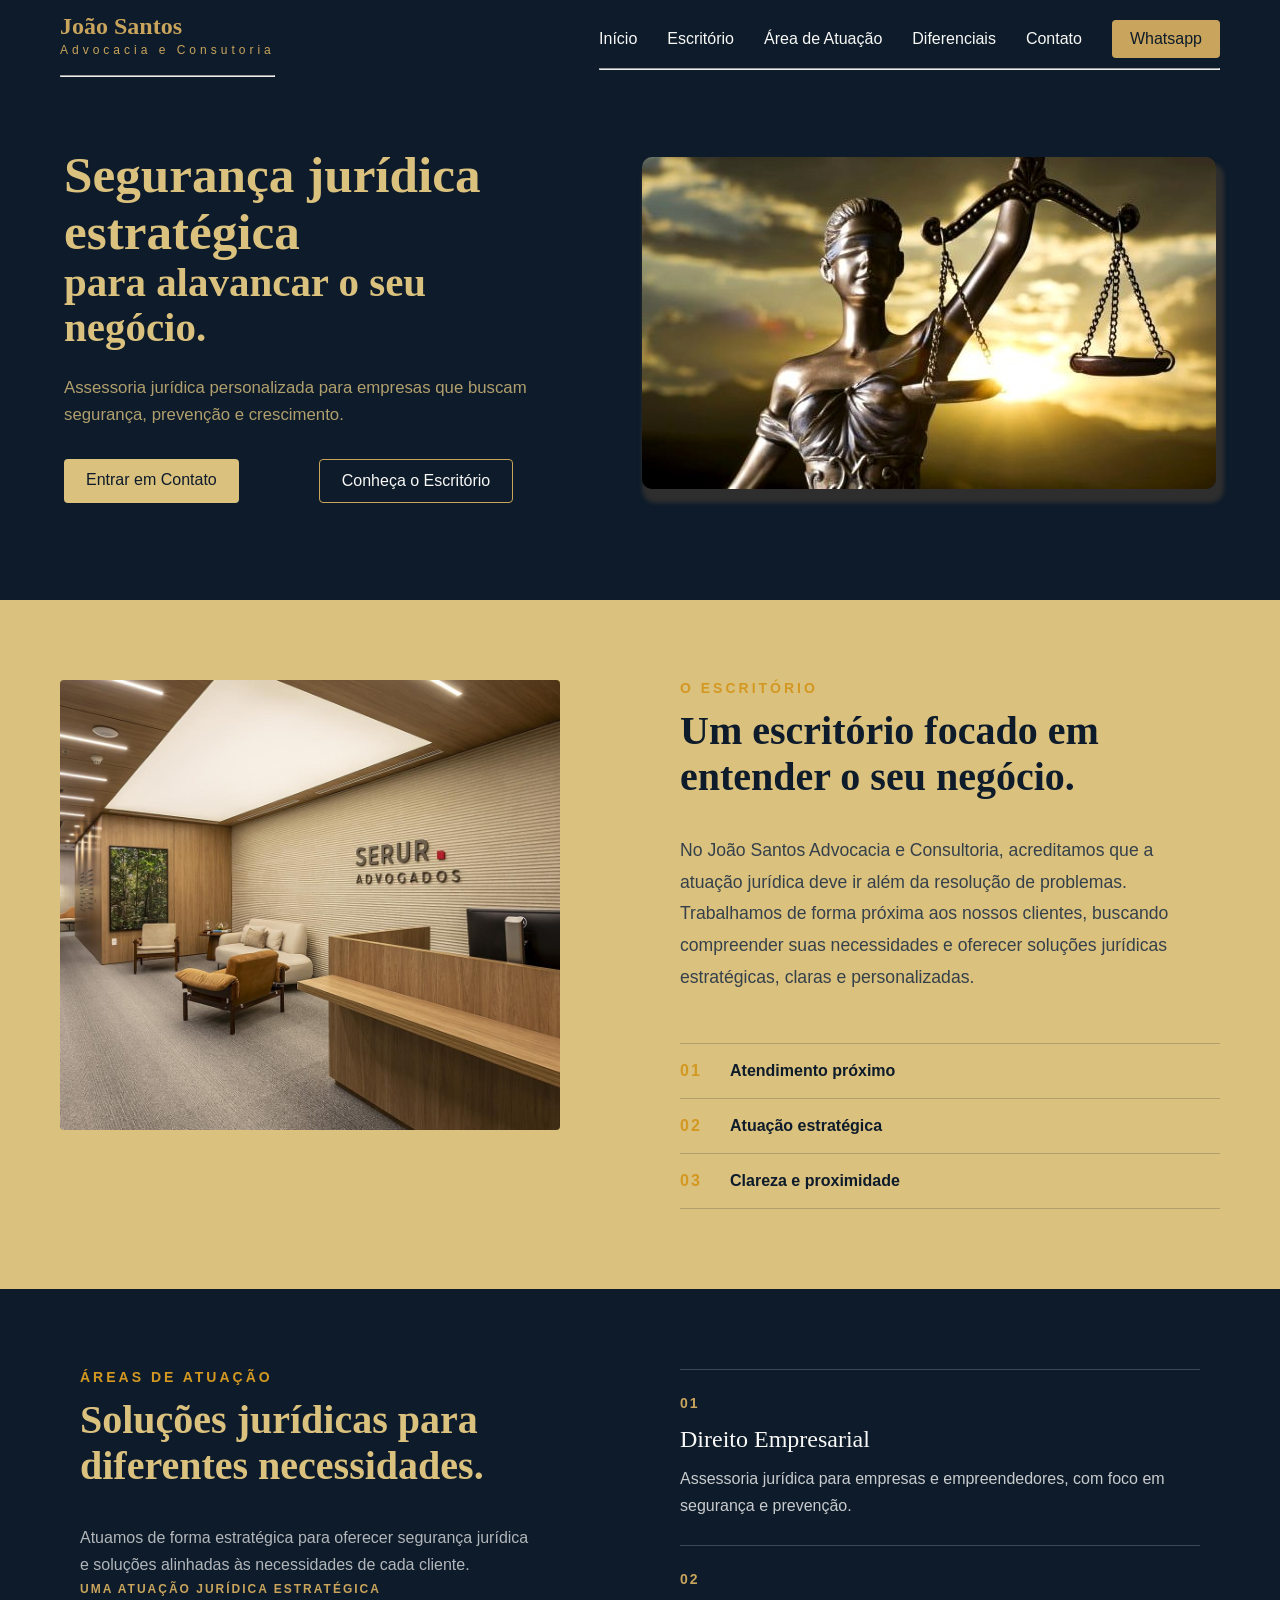
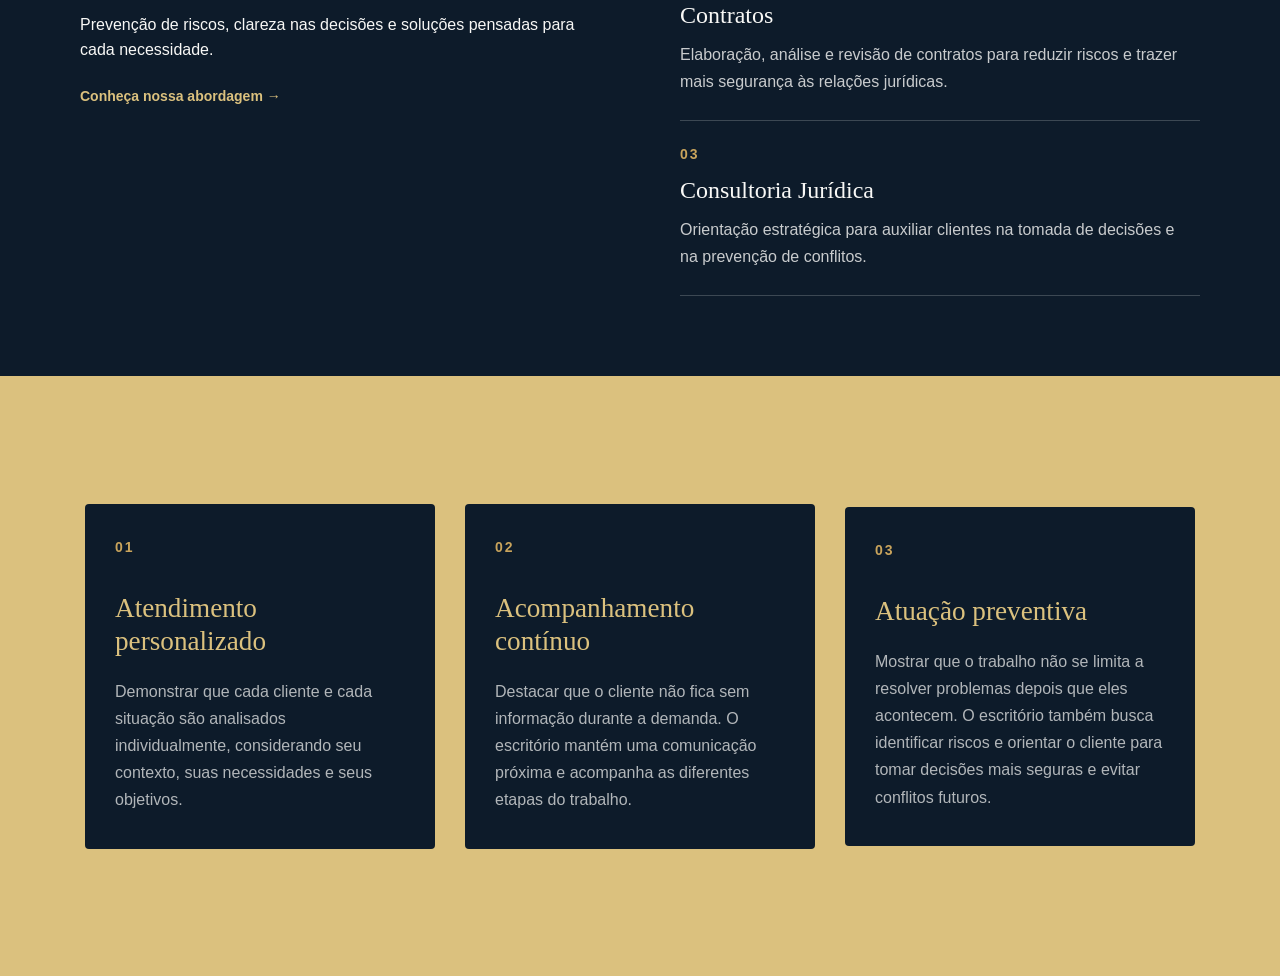
==== index.html @ 3e2bdc77 "refactor(mainScreen): change name 'mainScreen.html' for index.html" ====
<!DOCTYPE html>
<html lang="pt-BR">
<head>
    <meta charset="UTF-8">
    <meta name="viewport" content="width=device-width, initial-scale=1.0">
    <title>Landing Page Escritório Advocacia</title>

    <link rel="stylesheet" href="mainScreen.css">
</head>
<body>
    <header id="mainHeader">

        <a id="linksName" href="#">
            <h1 id="brandName">João Santos</h1>
            <span id="brandWork">Advocacia e Consutoria</span><br>
            <hr>
        </a>

        <nav id="mainNavigation">
            <ul>
                <li><a href="#">Início</a></li>
                <li><a href="#office">Escritório</a></li>
                <li><a href="#practice">Área de Atuação</a></li>
                <li><a href="#differential">Diferenciais</a></li>
                <li><a href="#">Contato</a></li>
                <li><a href="#">Whatsapp</a></li>
            </ul>
            <hr class="downList">
        </nav>
    </header>

    <main>
        <section class="heroSection">
            <div class="heroText">
                <h1>
                    Segurança jurídica estratégica
                    <span>para alavancar o seu negócio.</span>
                </h1>
                <p class="topText">
                   Assessoria jurídica personalizada para empresas que buscam segurança, prevenção e crescimento.
                </p>

                <section class="heroButton">
                    <a href="#" class="heroLink">Entrar em Contato</a>
                    <a href="#office" class="heroLink">Conheça o Escritório</a>
                </section>
            </div>

            <div class="imageWork">
                <img src="img/justica.jpg" alt="Justice Image" class="justiceImage">
            </div>
        </section>

        <section class="sectionPhoto">
            <img src="" alt="">
        </section>

    </main>

    <section class="officeSection" id="office">
        <div>
            <img src="img/officeImage.jpeg" alt="officeImage" class="officeImage">
        </div>

        <div class="officeContent">
            <p class="sectionLabel">
                O ESCRITÓRIO
            </p>

            <h2>
                Um escritório focado em
                entender o seu negócio.
            </h2>
            <div class="officeDescription">

                <p>
                    No João Santos Advocacia e Consultoria, 
                    acreditamos que a atuação jurídica deve 
                    ir além da resolução de problemas.
                </p>
                <p>
                    Trabalhamos de forma próxima aos nossos clientes, 
                    buscando compreender suas necessidades e oferecer 
                    soluções jurídicas estratégicas, claras e personalizadas.
                </p>
            </div>

            <div class="officeHighlights">

                <div>
                    <span>01</span>
                    <p>Atendimento próximo</p>
                </div>

                <div>
                    <span>02</span>
                    <p>Atuação estratégica</p>
                </div>

                <div>
                    <span>03</span>
                    <p>Clareza e proximidade</p>
                </div>

            </div>
        </div>
    </section>

    <section class="practiceSection" id="practice">

        <div class="practiceHeader">
        
            <p class="sectionLabel">
                ÁREAS DE ATUAÇÃO
            </p>

            <h2 class="practiceText">
                Soluções jurídicas
                para diferentes necessidades.
            </h2>
            <div class="practiceIntro">
                <p>
                    Atuamos de forma estratégica para oferecer
                    segurança jurídica e soluções alinhadas às
                    necessidades de cada cliente.
                </p>

                <div class="practiceCall">
                    <span>UMA ATUAÇÃO JURÍDICA ESTRATÉGICA</span>

                    <p>
                        Prevenção de riscos, clareza nas decisões
                        e soluções pensadas para cada necessidade.
                    </p>

                    <a href="#">
                        Conheça nossa abordagem →
                    </a>
                </div>
            </div>

        </div>
        
        <div class="practiceList">

            <div class="practiceItem">
                <span>01</span>

                <h3>Direito Empresarial</h3>

                <p>
                    Assessoria jurídica para empresas e
                    empreendedores, com foco em segurança
                    e prevenção.
                </p>
            </div>
            
            <div class="practiceItem">
                <span>02</span>

                <h3>Contratos</h3>

                <p>
                    Elaboração, análise e revisão de contratos
                    para reduzir riscos e trazer mais segurança
                    às relações jurídicas.
                </p>
            </div>
            
            <div class="practiceItem">
                <span>03</span>

                <h3>Consultoria Jurídica</h3>

                <p>
                   Orientação estratégica para auxiliar clientes
                    na tomada de decisões e na prevenção de conflitos.  
                </p>
            </div>
        </div>
    </section>

    <section class="differentialSection" id="differential">
        
        <div class="differentialOffice">
            <span>01</span>
            
            <h2 class="titleDifferential">Atendimento personalizado</h2>

            <p>
                Demonstrar que cada cliente e cada situação 
                são analisados individualmente, considerando 
                seu contexto, suas necessidades e seus objetivos.
            </p>
        </div>
        
        <div class="differentialOffice">
            <span>02</span>
            
            <h2 class="titleDifferential">Acompanhamento contínuo</h2>
            
            <p>
                Destacar que o cliente não fica sem informação 
                durante a demanda. O escritório mantém uma comunicação 
                próxima e acompanha as diferentes etapas do trabalho.
            </p>
        </div>
        
        <div class="differentialOffice">
            <span>03</span>
            
            <h2 class="titleDifferential">Atuação preventiva</h2>

            <p>
                Mostrar que o trabalho não se limita a resolver problemas 
                depois que eles acontecem. O escritório também busca identificar 
                riscos e orientar o cliente para tomar decisões mais seguras 
                e evitar conflitos futuros.
            </p>
        </div>
    </section>

    <script src="script.js"></script>
</body>
</html>
---- mainScreen.css ----
*{
    box-sizing:border-box;
    margin:0;
    padding: 0
}

:root {
    --navy: #0D1B2A;
    --beige: #dbc17e;
    --gold: #C9A45C;
    --white: #F8F8F6;
    --dark: #17202A;
    --black: #000000;
    --grayShadow: #2e2e2e;
    
    --office-section: #CDBF9F;
    --text-muted: #34404A;
    --dark-gold: #d39822;

    --hero-button-gap: 5rem;
    --font-body: Arial, sans-serif;
    --font-sections: Georgia, 'Times New Roman', Times, serif;
}

body {
    font-family: Arial, sans-serif;
    background-color: var(--navy);
    color: var(--white);
}

#mainHeader{
    height: 90px;
    padding: 0 60px;
    
    display: flex;
    align-items: center;
    justify-content: space-between;

    background-color: var(--navy);
    
    position: fixed;
    left: 0;
    right: 0;
    top: 0; 
    z-index: 1000;
}

/*----------------LOGO/NOME----------------*/

#linksName{
    display: flex;
    flex-direction: column;

    text-decoration: none;
    color: var(--gold);
}

#brandName{
    font-family: 'Times New Roman', Times, serif;
    font-size: 24px;
    font-weight: 600;
}

#brandWork{
    font-size: 12px;
    letter-spacing: 4px;
    margin-top: 3px;
}

/*----------------NAVEGAÇÃO----------------*/
#mainNavigation ul{
    display: flex;
    align-items: center;
    gap: 30px;
    
    list-style: none;
}

.downList{
    margin-top: 10px;
}

#mainNavigation a{
    text-decoration: none;
    color: var(--white);

    font-size: 16px;

    transition: color 0.3s ease;
}

#mainNavigation a:hover{
    color: var(--gold);
}

/*----------------WHATSAPP----------------*/
#mainNavigation li:last-child a{
    display: inline-block;
    padding: 10px 18px;

    background-color: var(--gold);
    color: var(--navy);

    border-radius: 4px;
    font-weight: 400;

    transition: 0.3s ease;
}

#mainNavigation li:last-child a:hover{
    color: var(--white)
}

/*---------------HERO SECTION---------------*/
main{
    background-color: var(--navy);
    min-height: 600px;
    display: flex;
    justify-content: space-between;
    padding-top: 50px;
}

.heroText h1 {
    max-width: 650px;
    font-family: Georgia, 'Times New Roman', serif;
    font-size: clamp(2.5rem, 4vw, 3.5rem);
    line-height: 1.1;
    font-weight: 600;
}

.heroText {
    display: flex;
    flex-direction: column;
    color: var(--beige);
}

.heroText h1 span {
    display: block;
    font-size: 0.8em;
}

.topText {
    max-width: 560px;
    margin-top: 24px;

    font-size: 1.05rem;
    line-height: 1.7rem;
    font-weight: 400;

    opacity: 0.8;
}

.heroSection {
    width: min(1200px, 90%);
    margin: 0 auto;
    
    display: grid;
    grid-template-columns: 1.3fr 0.7fr;
    align-items: center;
    gap: 5rem;
}

.imageWork {
    width: 100%;
}

.justiceImage {
    height: auto;
    border-radius: 10px;
    box-shadow: 4px 10px 4px 4px var(--grayShadow);
    animation: emerge 1.2s ease forwards;
}

@keyframes emerge{
    0%{
        opacity: 0;
        transform: translateY(60px)
    }

    100%{
        opacity: 1;
        transform: translateY(0px); 
    }
}

.heroButton{
    display: flex;
    flex-direction: row;
    margin-top: 30px;
    gap: var(--hero-button-gap);
}

.heroLink{
    display: inline-block;

    text-decoration: none;
    color: var(--navy);

    font-size: 16px;
    font-weight: 400;

    background-color: var(--beige);

    padding: 12px 22px;
    border-radius: 4px;

     transition: transform 0.25s ease,
                background-color 0.25s ease,
                color 0.25s ease;
}

.heroLink:last-child {
    background-color: transparent;
    color: var(--white);

    border: 1px solid var(--gold);
}

.heroLink:hover {
    transform: translateY(-3px);
}

.heroLink:visited{
    background-color:var(--beige);
}

@keyframes hoverButton{
    from{
        transform: translateY(0);
    }    
    to{
        transform: translateY(-4px);
    }
}

/*---------------OFFICE SECTION---------------*/
.officeSection{
    width: 100%;
    min-height: 600px;
    padding: 80px 60px;
    
    display: grid;
    grid-template-columns: 1fr 1fr;
    gap: 80px;

    background-color: var(--beige);
}

.officeSection {
    opacity: 0;
    transform: translateY(40px);
    transition:
        opacity 0.8s ease,
        transform 0.8s ease;
}

.officeSection.is-visible {
    opacity: 1;
    transform: translateY(0);
}

.officeImage{
    width: 100%;
    max-width: 500px;
    border-radius: 4px;
    height: 450px;
    object-fit: cover;
} 

.sectionLabel{
    font-size: 14px;
    font-weight: 600;
    letter-spacing: 3px;

    color: var(--dark-gold);
}

div h2{
    max-width: 560px;
    
    font-family: Georgia, 'Times New Roman', Times, serif;
    font-size: 2.5rem;
    
    line-height: 1.15;
    font-weight: 600;
    
    margin-top: 12px;
    margin-bottom: 35px;

    color: var(--navy);
}

.officeDescription {
    font-family: var(--font-body);
    font-size: 1.1rem;
    line-height: 1.8;
    color: var(--text-muted);
    max-width: 560px;
    margin-top: 20px;
}

.officeHighlights{
    margin-top: 50px;
    display: flex;
    flex-direction: column;
}

.officeHighlights > div{
    display: grid;
    grid-template-columns: 50px 1fr;
    align-items: center;
    padding: 18px 0;
    border-top: 1px solid rgba(13, 27, 42, 0.2);
}

.officeHighlights > div:last-child{
    border-bottom: 1px solid rgba(13, 27, 42, 0.2);
}

.officeHighlights span{
    font-size: 1rem;
    font-weight: 600;
    color: var(--dark-gold);
    letter-spacing: 2px;
}

.officeHighlights p{
    font-family: var(--font-body);
    font-size: 1rem;
    font-weight: 600;
    color: var(--navy);
}

html{
    scroll-behavior: smooth;
}

/*---------------PRACTICE SECTION---------------*/
.practiceSection{
    width: 100%;
    min-height: 600px;
    padding: 80px 80px;

    display: grid;
    grid-template-columns: 1fr 1fr;
    gap: 80px;
    
    background-color: var(--navy);

    transition:
        opacity 0.8s ease,
        transform 0.8s ease;
}

.practiceSection.is-visible {
    opacity: 1;
    transform: translateY(0);
}

.practiceText{
    color: var(--beige);
    font-family: Georgia, 'Times New Roman', Times, serif;
}

.practiceItem{
    width: 100%;
    padding: 25px 0;
    
    display: flex;
    flex-direction: column;
    
    border-top: 1px solid rgba(248, 248, 246, 0.2);
}

.practiceItem span{
    font-size: 14px;
    font-weight: 600;
    letter-spacing: 2px;

    color: var(--gold);

    margin-bottom: 15px;
}

.practiceItem:last-child{
    border-bottom: 1px solid rgba(248, 248, 246, 0.2);
}

.practiceItem h3{
    margin-bottom: 12px;
    
    font-family: Georgia, 'Times New Roman', Times, serif;
    font-size: 1.5rem;
    font-weight: 500;

    color: var(--white);
}

.practiceItem p{
    max-width: 500px;

    font-family: var(--font-body);
    font-size: 1rem;
    line-height: 1.7;

    color: rgba(248, 248, 246, 0.8);
}

.practiceList{
    display: flex;
    flex-direction: column;

    width: 100%;
    max-width: 550px;
}

.practiceHeader{
    display: flex;
    flex-direction: column;

    max-width: 500px;
}

.practiceHeader > p:last-child{
    font-family: var(--font-body);
    font-size: 1rem;
    line-height: 1.7;
    font-weight: 400;
    
    color: rgba(248, 248, 246, 0.8);
}

.practiceIntro{
    display: flex;
    flex-direction: column;
}

.practiceIntro > p{
    max-width: 450px;

    font-family: var(--font-body);
    font-size: 1rem;
    line-height: 1.7;
    font-weight: 400;

    color: rgba(248, 248, 246, 0.7);
}


.practiceCall span{
    font-size: 12px;
    font-weight: 600;
    letter-spacing: 2px;

    color: var(--gold);
}

.practiceCall p{
    margin-top: 15px;

    font-family: var(--font-body);
    color: var(--white);
    font-size: 1rem;
    line-height: 1.6;
}

.practiceCall a{
    display: inline-block;
    margin-top: 25px;
    
    text-decoration: none;

    font-size: 14px;
    font-weight: 600;

    color: var(--beige);

    transition: color 0.3s ease;
}

.practiceCall a:hover{
    color: var(--gold);
}

/*------------DIFFERENTIAL SECTION-----------*/
.differentialSection{
    width: 100%;
    height: 600px;

    background-color: var(--beige);
    padding: 80px;

    display: flex;
    align-items: center;
    justify-content: center;

    gap: 30px;
}

.differentialOffice{
    width: 100%;
    max-width: 350px;
    min-height: 300px;

    padding: 35px 30px;

    background-color: var(--navy);

    border-radius: 4px;

    display: flex;
    flex-direction: column;
}

.differentialOffice > span{
    font-size: 14px;
    font-weight: 600;
    letter-spacing: 2px;

    margin-bottom: 25px;

    color: var(--gold);
}

.titleDifferential{
    margin-bottom: 20px;

    font-family: Georgia, 'Times New Roman', Times, serif;
    font-size: 1.7rem;
    line-height: 1.2;
    font-weight: 500;

    color: var(--beige);
}

.differentialOffice p{
    font-family: var(--font-body);
    font-size: 1rem;
    line-height: 1.7;

    color: rgba(248, 248, 246, 0.7);
}
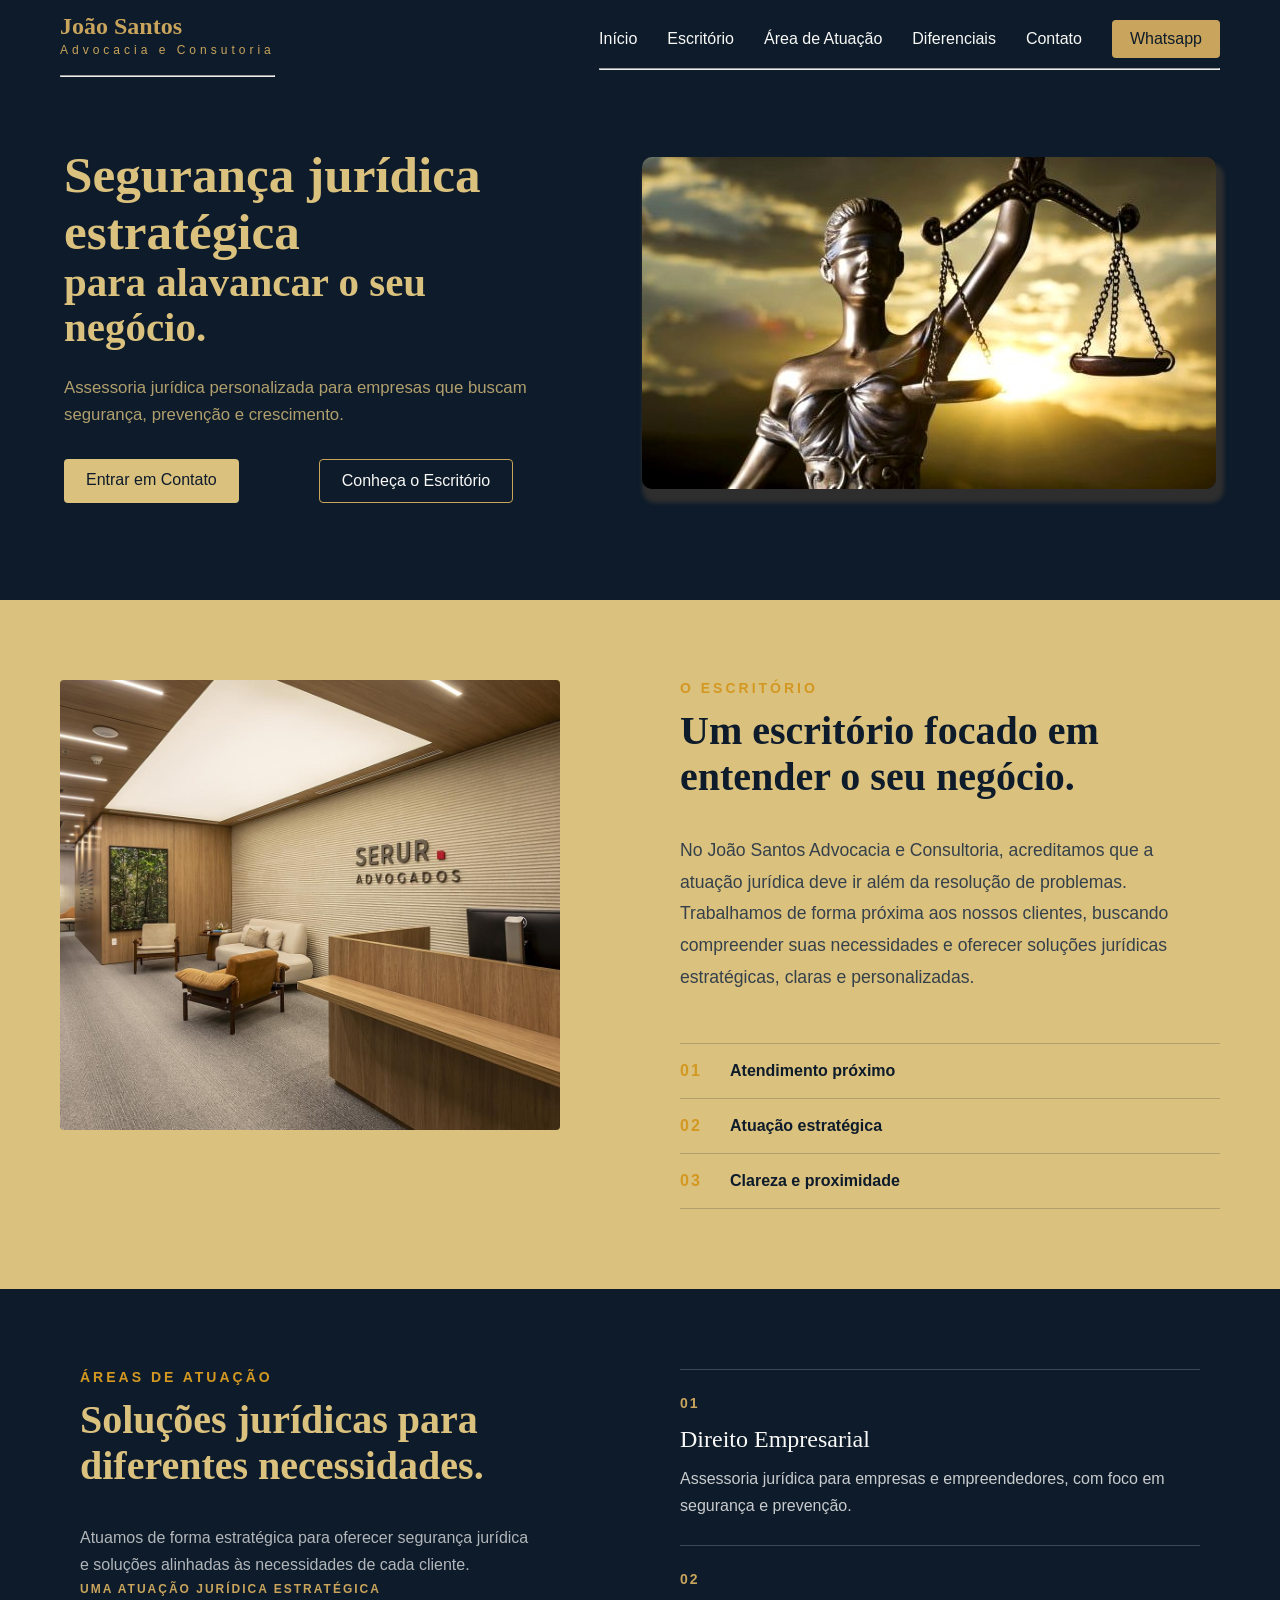
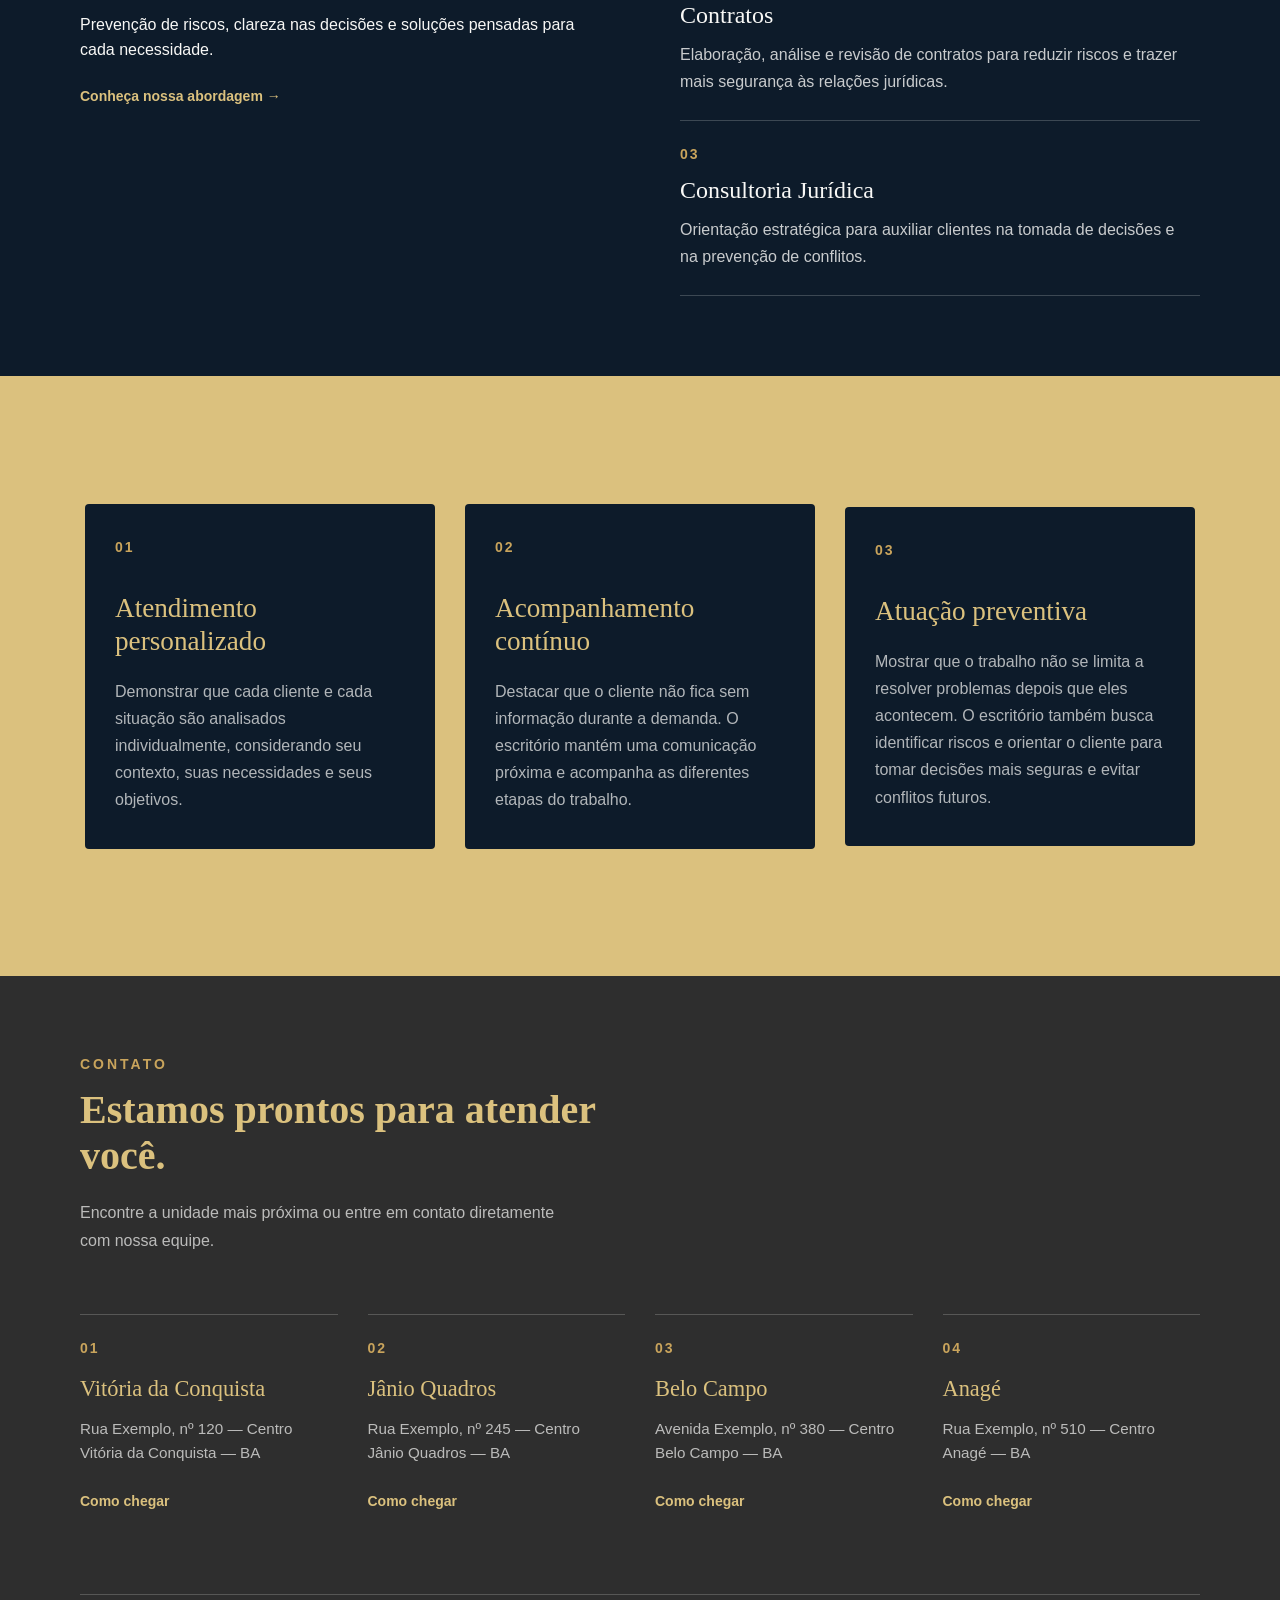
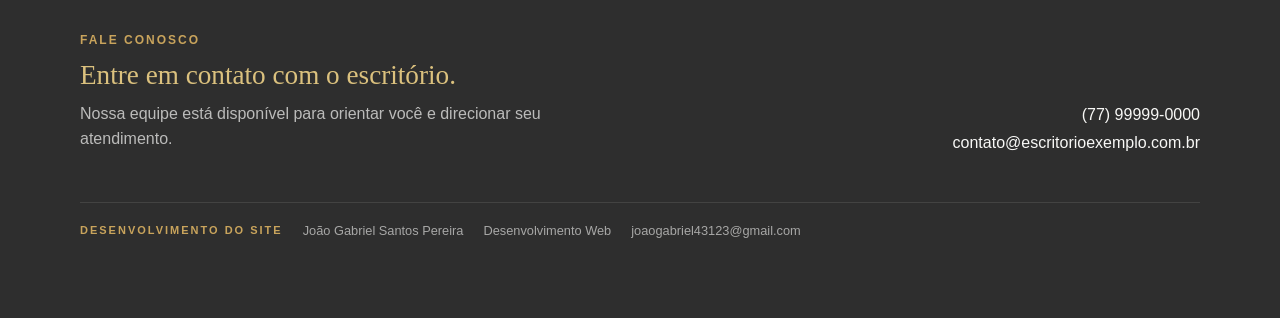
==== commit 5966fd2f: "feat(contact-section): finish contact section in the landing page" ====
--- a/index.html
+++ b/index.html
@@ -22,7 +22,7 @@
                 <li><a href="#office">Escritório</a></li>
                 <li><a href="#practice">Área de Atuação</a></li>
                 <li><a href="#differential">Diferenciais</a></li>
-                <li><a href="#">Contato</a></li>
+                <li><a href="#contact">Contato</a></li>
                 <li><a href="#">Whatsapp</a></li>
             </ul>
             <hr class="downList">
@@ -41,7 +41,7 @@
                 </p>
 
                 <section class="heroButton">
-                    <a href="#" class="heroLink">Entrar em Contato</a>
+                    <a href="#contact" class="heroLink">Entrar em Contato</a>
                     <a href="#office" class="heroLink">Conheça o Escritório</a>
                 </section>
             </div>
@@ -220,6 +220,141 @@
         </div>
     </section>
 
+<section class="contactSection" id="contact">
+
+    <div class="contactHeader">
+        <p class="sectionLabel">CONTATO</p>
+
+        <h2>
+            Estamos prontos para
+            atender você.
+        </h2>
+
+        <p>
+            Encontre a unidade mais próxima ou
+            entre em contato diretamente com nossa equipe.
+        </p>
+    </div>
+
+
+    <div class="officeList">
+
+        <div class="contactOffice">
+            <span>01</span>
+
+            <h3>Vitória da Conquista</h3>
+
+            <p>
+                Rua Exemplo, nº 120 — Centro
+                <br>
+                Vitória da Conquista — BA
+            </p>
+
+            <a href="#">
+                Como chegar
+            </a>
+        </div>
+
+
+        <div class="contactOffice">
+            <span>02</span>
+
+            <h3>Jânio Quadros</h3>
+
+            <p>
+                Rua Exemplo, nº 245 — Centro
+                <br>
+                Jânio Quadros — BA
+            </p>
+
+            <a href="#">
+                Como chegar
+            </a>
+        </div>
+
+
+        <div class="contactOffice">
+            <span>03</span>
+
+            <h3>Belo Campo</h3>
+
+            <p>
+                Avenida Exemplo, nº 380 — Centro
+                <br>
+                Belo Campo — BA
+            </p>
+
+            <a href="#">
+                Como chegar
+            </a>
+        </div>
+
+
+        <div class="contactOffice">
+            <span>04</span>
+
+            <h3>Anagé</h3>
+
+            <p>
+                Rua Exemplo, nº 510 — Centro
+                <br>
+                Anagé — BA
+            </p>
+
+            <a href="#">
+                Como chegar
+            </a>
+        </div>
+
+    </div>
+
+
+    <div class="generalContact">
+
+        <div>
+            <span>FALE CONOSCO</span>
+
+            <h3>Entre em contato com o escritório.</h3>
+
+            <p>
+                Nossa equipe está disponível para
+                orientar você e direcionar seu atendimento.
+            </p>
+        </div>
+
+        <div class="generalContactInfo">
+            <a href="#">
+                (77) 99999-0000
+            </a>
+
+            <a href="#">
+                contato@escritorioexemplo.com.br
+            </a>
+        </div>
+
+    </div>
+
+
+    <div class="developerContact">
+
+        <span>DESENVOLVIMENTO DO SITE</span>
+
+        <p>
+            João Gabriel Santos Pereira
+        </p>
+
+        <p>
+            Desenvolvimento Web
+        </p>
+
+        <a href="#">
+            joaogabriel43123@gmail.com
+        </a>
+
+    </div>
+
+</section>
+
     <script src="script.js"></script>
 </body>
 </html>
--- a/mainScreen.css
+++ b/mainScreen.css
@@ -539,4 +539,231 @@
     line-height: 1.7;
 
     color: rgba(248, 248, 246, 0.7);
+}
+
+/*----------- CONTACT SECTION ----------*/
+
+.contactSection {
+    width: 100%;
+    min-height: 700px;
+
+    background-color: var(--grayShadow);
+
+    padding: 80px;
+
+    display: flex;
+    flex-direction: column;
+}
+
+
+/*----------- CONTACT HEADER ----------*/
+
+.contactHeader {
+    max-width: 650px;
+}
+
+.contactHeader .sectionLabel {
+    color: var(--gold);
+}
+
+.contactHeader h2 {
+    margin-top: 15px;
+    margin-bottom: 20px;
+
+    font-family: var(--font-sections);
+    font-size: 2.5rem;
+    line-height: 1.15;
+    font-weight: 600;
+
+    color: var(--beige);
+}
+
+.contactHeader > p:last-child {
+    max-width: 500px;
+
+    font-family: var(--font-body);
+    font-size: 1rem;
+    line-height: 1.7;
+
+    color: rgba(248, 248, 246, 0.7);
+}
+
+
+/*----------- OFFICES ----------*/
+
+.officeList {
+    margin-top: 60px;
+
+    display: grid;
+    grid-template-columns: repeat(4, 1fr);
+
+    gap: 30px;
+
+    width: 100%;
+}
+
+.contactOffice {
+    min-height: 220px;
+
+    padding: 25px 0;
+
+    border-top: 1px solid rgba(248, 248, 246, 0.2);
+
+    display: flex;
+    flex-direction: column;
+}
+
+.contactOffice > span {
+    margin-bottom: 20px;
+
+    font-size: 14px;
+    font-weight: 600;
+    letter-spacing: 2px;
+
+    color: var(--gold);
+}
+
+.contactOffice h3 {
+    margin-bottom: 15px;
+
+    font-family: var(--font-sections);
+    font-size: 1.4rem;
+    font-weight: 500;
+
+    color: var(--beige);
+}
+
+.contactOffice p {
+    font-family: var(--font-body);
+    font-size: 0.95rem;
+    line-height: 1.6;
+
+    color: rgba(248, 248, 246, 0.7);
+}
+
+.contactOffice a {
+    margin-top: auto;
+
+    width: fit-content;
+
+    text-decoration: none;
+
+    font-size: 14px;
+    font-weight: 600;
+
+    color: var(--beige);
+
+    transition: color 0.3s ease;
+}
+
+.contactOffice a:hover {
+    color: var(--gold);
+}
+
+
+/*----------- GENERAL CONTACT ----------*/
+
+.generalContact {
+    margin-top: 60px;
+    padding-top: 35px;
+
+    border-top: 1px solid rgba(248, 248, 246, 0.2);
+
+    display: flex;
+    justify-content: space-between;
+    align-items: flex-end;
+
+    gap: 50px;
+}
+
+.generalContact > div:first-child {
+    max-width: 500px;
+}
+
+.generalContact > div:first-child > span {
+    font-size: 12px;
+    font-weight: 600;
+    letter-spacing: 2px;
+
+    color: var(--gold);
+}
+
+.generalContact h3 {
+    margin-top: 12px;
+    margin-bottom: 10px;
+
+    font-family: var(--font-sections);
+    font-size: 1.7rem;
+    font-weight: 500;
+
+    color: var(--beige);
+}
+
+.generalContact p {
+    font-family: var(--font-body);
+    font-size: 1rem;
+    line-height: 1.6;
+
+    color: rgba(248, 248, 246, 0.7);
+}
+
+.generalContactInfo {
+    display: flex;
+    flex-direction: column;
+    gap: 10px;
+
+    text-align: right;
+}
+
+.generalContactInfo a {
+    text-decoration: none;
+
+    font-family: var(--font-body);
+    font-size: 1rem;
+
+    color: var(--white);
+
+    transition: color 0.3s ease;
+}
+
+.generalContactInfo a:hover {
+    color: var(--gold);
+}
+
+
+/*----------- DEVELOPER CONTACT ----------*/
+
+.developerContact {
+    margin-top: 50px;
+    padding-top: 20px;
+
+    border-top: 1px solid rgba(248, 248, 246, 0.1);
+
+    display: flex;
+    align-items: center;
+    gap: 20px;
+
+    font-size: 0.8rem;
+}
+
+.developerContact > span {
+    color: var(--gold);
+    font-size: 11px;
+    font-weight: 600;
+    letter-spacing: 2px;
+}
+
+.developerContact p {
+    color: rgba(248, 248, 246, 0.6);
+}
+
+.developerContact a {
+    text-decoration: none;
+    color: rgba(248, 248, 246, 0.6);
+
+    transition: color 0.3s ease;
+}
+
+.developerContact a:hover {
+    color: var(--gold);
 }
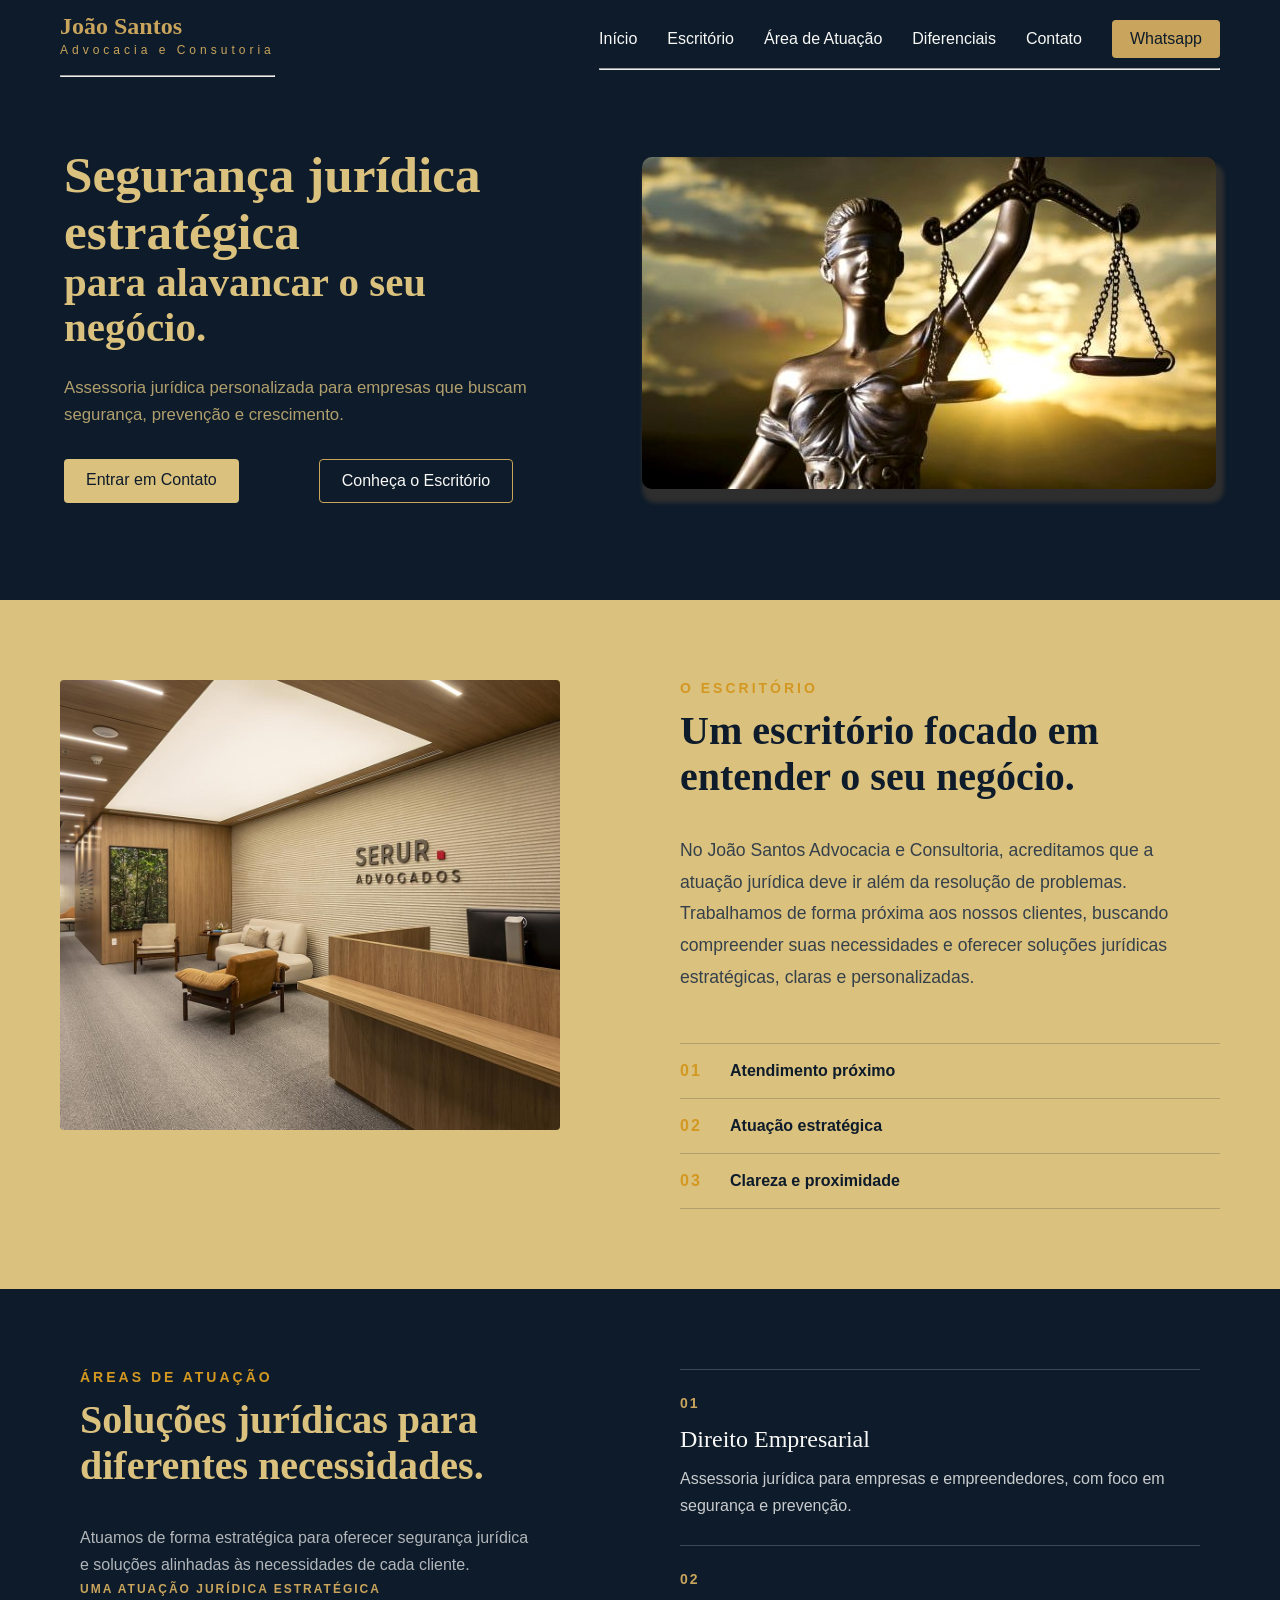
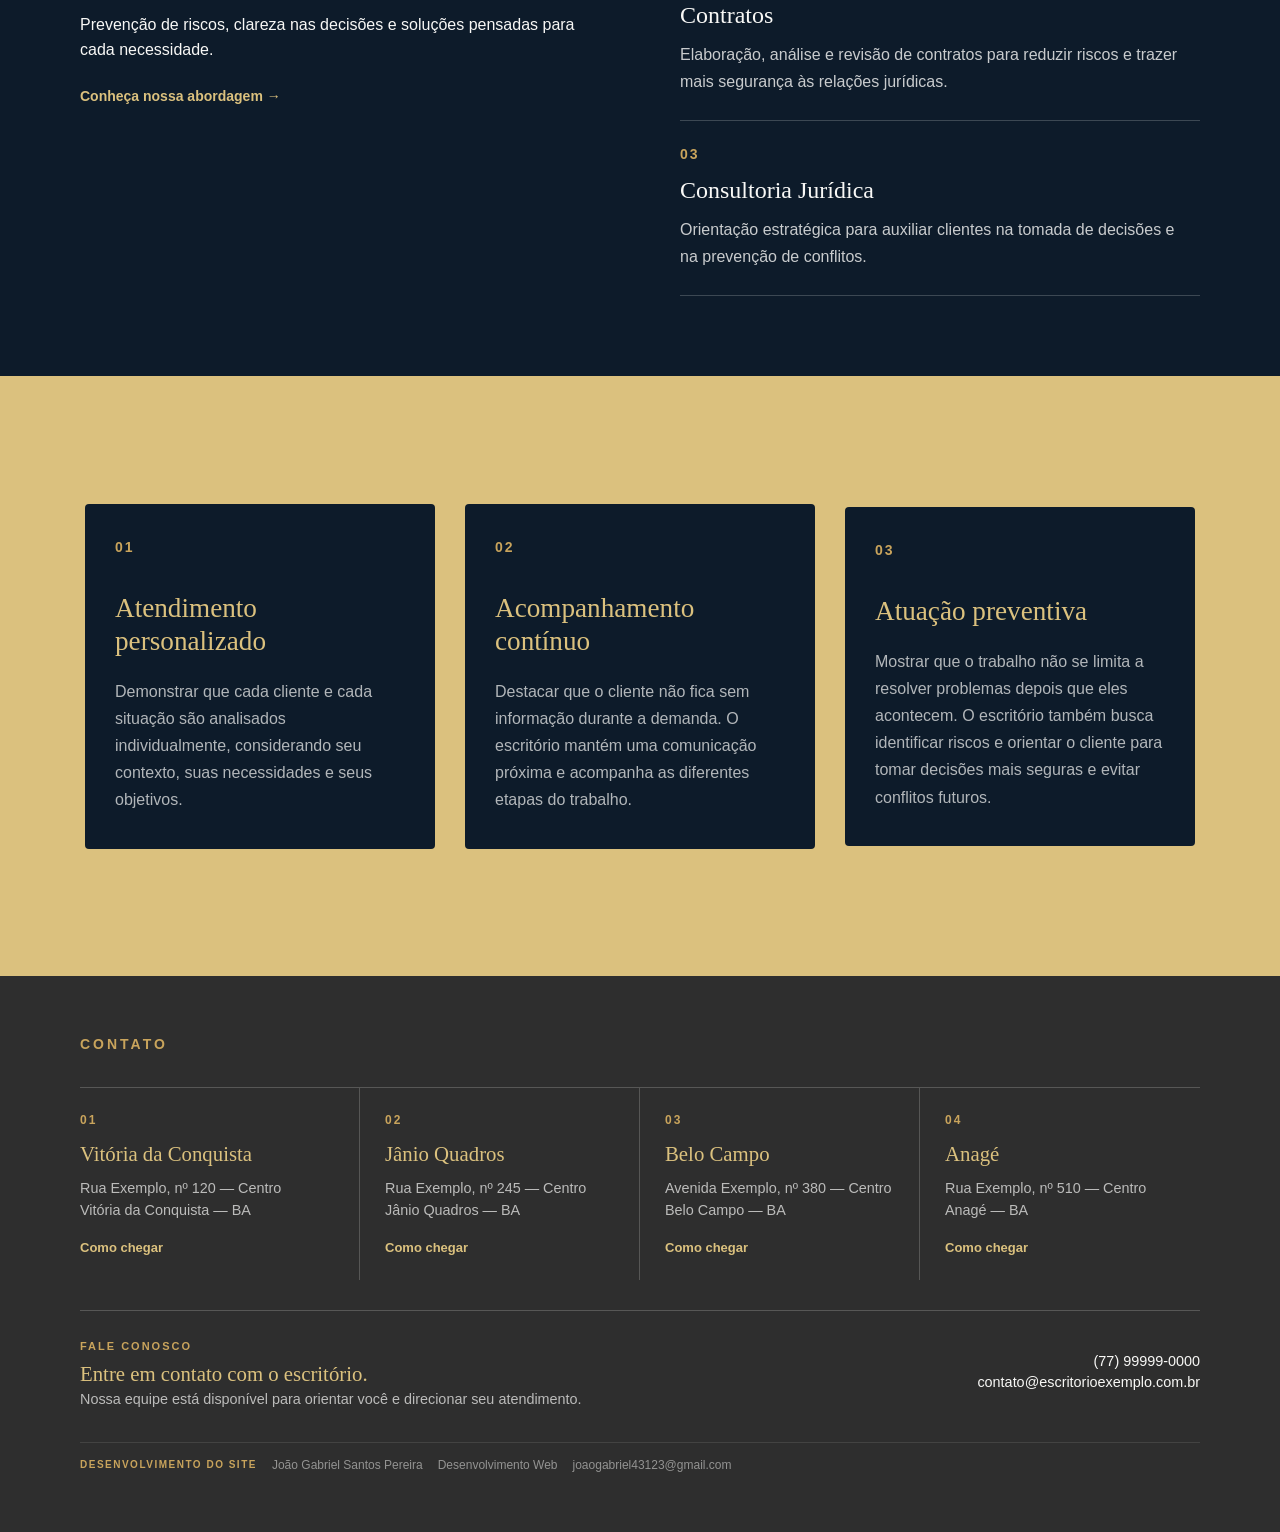
==== commit 65ccf6ec: "refactor(contact-section): simplify style in contact section" ====
--- a/index.html
+++ b/index.html
@@ -221,19 +221,10 @@
     </section>
 
 <section class="contactSection" id="contact">
-
+    
     <div class="contactHeader">
         <p class="sectionLabel">CONTATO</p>
 
-        <h2>
-            Estamos prontos para
-            atender você.
-        </h2>
-
-        <p>
-            Encontre a unidade mais próxima ou
-            entre em contato diretamente com nossa equipe.
-        </p>
     </div>
 
 
--- a/mainScreen.css
+++ b/mainScreen.css
@@ -540,16 +540,14 @@
 
     color: rgba(248, 248, 246, 0.7);
 }
-
 /*----------- CONTACT SECTION ----------*/
 
 .contactSection {
     width: 100%;
-    min-height: 700px;
 
     background-color: var(--grayShadow);
 
-    padding: 80px;
+    padding: 60px 80px;
 
     display: flex;
     flex-direction: column;
@@ -559,167 +557,143 @@
 /*----------- CONTACT HEADER ----------*/
 
 .contactHeader {
-    max-width: 650px;
+    margin-bottom: 35px;
 }
 
 .contactHeader .sectionLabel {
     color: var(--gold);
 }
 
-.contactHeader h2 {
-    margin-top: 15px;
-    margin-bottom: 20px;
-
-    font-family: var(--font-sections);
-    font-size: 2.5rem;
-    line-height: 1.15;
-    font-weight: 600;
-
-    color: var(--beige);
-}
-
-.contactHeader > p:last-child {
-    max-width: 500px;
-
-    font-family: var(--font-body);
-    font-size: 1rem;
-    line-height: 1.7;
-
-    color: rgba(248, 248, 246, 0.7);
-}
-
 
 /*----------- OFFICES ----------*/
 
 .officeList {
-    margin-top: 60px;
+    width: 100%;
 
     display: grid;
     grid-template-columns: repeat(4, 1fr);
 
-    gap: 30px;
-
-    width: 100%;
+    border-top: 1px solid rgba(248, 248, 246, 0.2);
 }
 
 .contactOffice {
-    min-height: 220px;
-
-    padding: 25px 0;
+    min-height: 180px;
+
+    padding: 25px 25px 25px 0;
+
+    display: flex;
+    flex-direction: column;
+
+    border-right: 1px solid rgba(248, 248, 246, 0.2);
+}
+
+.contactOffice:not(:first-child) {
+    padding-left: 25px;
+}
+
+.contactOffice:last-child {
+    border-right: none;
+}
+
+.contactOffice > span {
+    margin-bottom: 15px;
+
+    font-size: 12px;
+    font-weight: 600;
+    letter-spacing: 2px;
+
+    color: var(--gold);
+}
+
+.contactOffice h3 {
+    margin-bottom: 12px;
+
+    font-family: var(--font-sections);
+    font-size: 1.3rem;
+    font-weight: 500;
+
+    color: var(--beige);
+}
+
+.contactOffice p {
+    font-family: var(--font-body);
+    font-size: 0.9rem;
+    line-height: 1.5;
+
+    color: rgba(248, 248, 246, 0.7);
+}
+
+.contactOffice a {
+    margin-top: 18px;
+
+    width: fit-content;
+
+    text-decoration: none;
+
+    font-size: 13px;
+    font-weight: 600;
+
+    color: var(--beige);
+
+    transition: color 0.3s ease;
+}
+
+.contactOffice a:hover {
+    color: var(--gold);
+}
+
+
+/*----------- GENERAL CONTACT ----------*/
+
+.generalContact {
+    margin-top: 30px;
+    padding-top: 25px;
 
     border-top: 1px solid rgba(248, 248, 246, 0.2);
 
     display: flex;
-    flex-direction: column;
-}
-
-.contactOffice > span {
-    margin-bottom: 20px;
-
-    font-size: 14px;
+    justify-content: space-between;
+    align-items: center;
+}
+
+.generalContact > div:first-child > span {
+    font-size: 11px;
     font-weight: 600;
     letter-spacing: 2px;
 
     color: var(--gold);
 }
 
-.contactOffice h3 {
-    margin-bottom: 15px;
+.generalContact h3 {
+    margin-top: 8px;
 
     font-family: var(--font-sections);
-    font-size: 1.4rem;
+    font-size: 1.3rem;
     font-weight: 500;
 
     color: var(--beige);
 }
 
-.contactOffice p {
-    font-family: var(--font-body);
-    font-size: 0.95rem;
-    line-height: 1.6;
+.generalContact p {
+    margin-top: 5px;
+
+    font-family: var(--font-body);
+    font-size: 0.9rem;
 
     color: rgba(248, 248, 246, 0.7);
 }
 
-.contactOffice a {
-    margin-top: auto;
-
-    width: fit-content;
-
-    text-decoration: none;
-
-    font-size: 14px;
-    font-weight: 600;
-
-    color: var(--beige);
-
-    transition: color 0.3s ease;
-}
-
-.contactOffice a:hover {
-    color: var(--gold);
-}
-
-
-/*----------- GENERAL CONTACT ----------*/
-
-.generalContact {
-    margin-top: 60px;
-    padding-top: 35px;
-
-    border-top: 1px solid rgba(248, 248, 246, 0.2);
-
-    display: flex;
-    justify-content: space-between;
+.generalContactInfo {
+    display: flex;
+    flex-direction: column;
     align-items: flex-end;
-
-    gap: 50px;
-}
-
-.generalContact > div:first-child {
-    max-width: 500px;
-}
-
-.generalContact > div:first-child > span {
-    font-size: 12px;
-    font-weight: 600;
-    letter-spacing: 2px;
-
-    color: var(--gold);
-}
-
-.generalContact h3 {
-    margin-top: 12px;
-    margin-bottom: 10px;
-
-    font-family: var(--font-sections);
-    font-size: 1.7rem;
-    font-weight: 500;
-
-    color: var(--beige);
-}
-
-.generalContact p {
-    font-family: var(--font-body);
-    font-size: 1rem;
-    line-height: 1.6;
-
-    color: rgba(248, 248, 246, 0.7);
-}
-
-.generalContactInfo {
-    display: flex;
-    flex-direction: column;
-    gap: 10px;
-
-    text-align: right;
+    gap: 5px;
 }
 
 .generalContactInfo a {
     text-decoration: none;
 
-    font-family: var(--font-body);
-    font-size: 1rem;
+    font-size: 0.9rem;
 
     color: var(--white);
 
@@ -734,32 +708,33 @@
 /*----------- DEVELOPER CONTACT ----------*/
 
 .developerContact {
-    margin-top: 50px;
-    padding-top: 20px;
+    margin-top: 35px;
+    padding-top: 15px;
 
     border-top: 1px solid rgba(248, 248, 246, 0.1);
 
     display: flex;
     align-items: center;
-    gap: 20px;
-
-    font-size: 0.8rem;
+    gap: 15px;
+
+    font-size: 0.75rem;
 }
 
 .developerContact > span {
     color: var(--gold);
-    font-size: 11px;
-    font-weight: 600;
-    letter-spacing: 2px;
-}
-
-.developerContact p {
-    color: rgba(248, 248, 246, 0.6);
+
+    font-size: 10px;
+    font-weight: 600;
+    letter-spacing: 1.5px;
+}
+
+.developerContact p,
+.developerContact a {
+    color: rgba(248, 248, 246, 0.5);
 }
 
 .developerContact a {
     text-decoration: none;
-    color: rgba(248, 248, 246, 0.6);
 
     transition: color 0.3s ease;
 }
